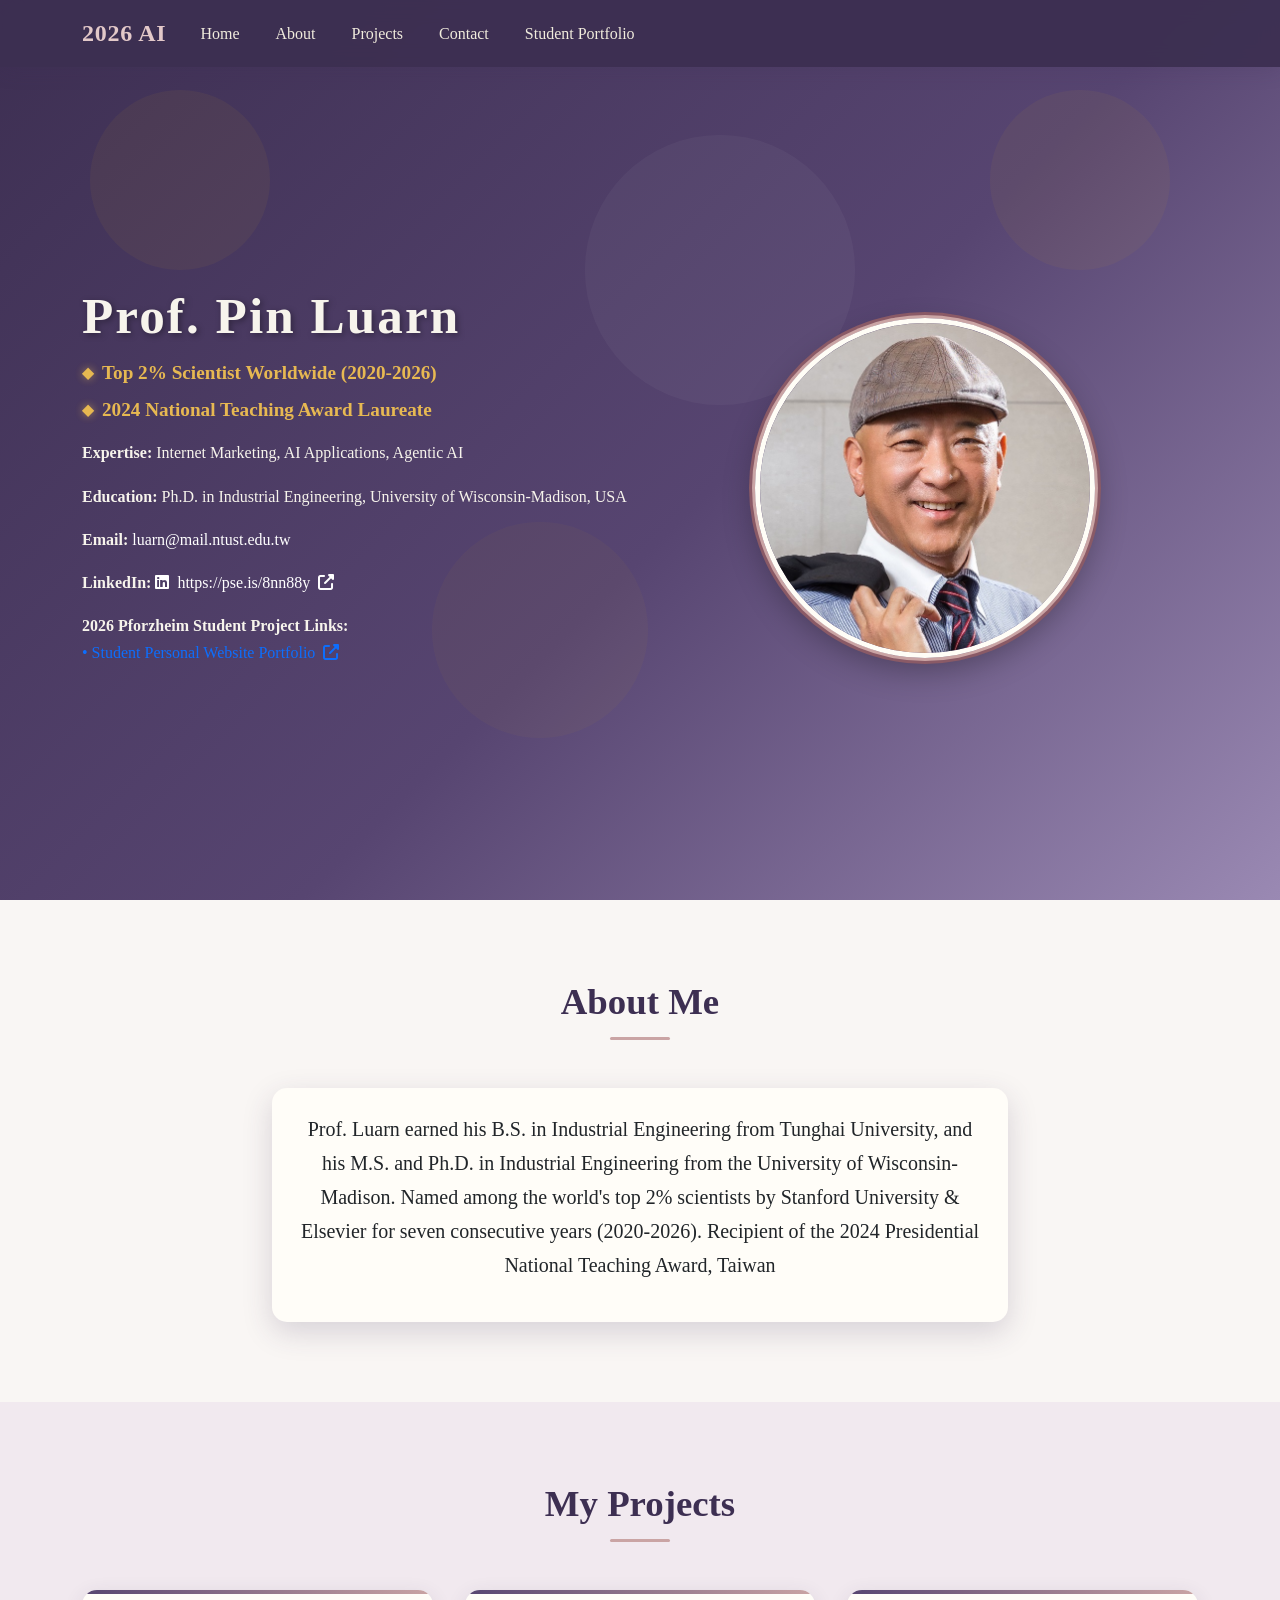
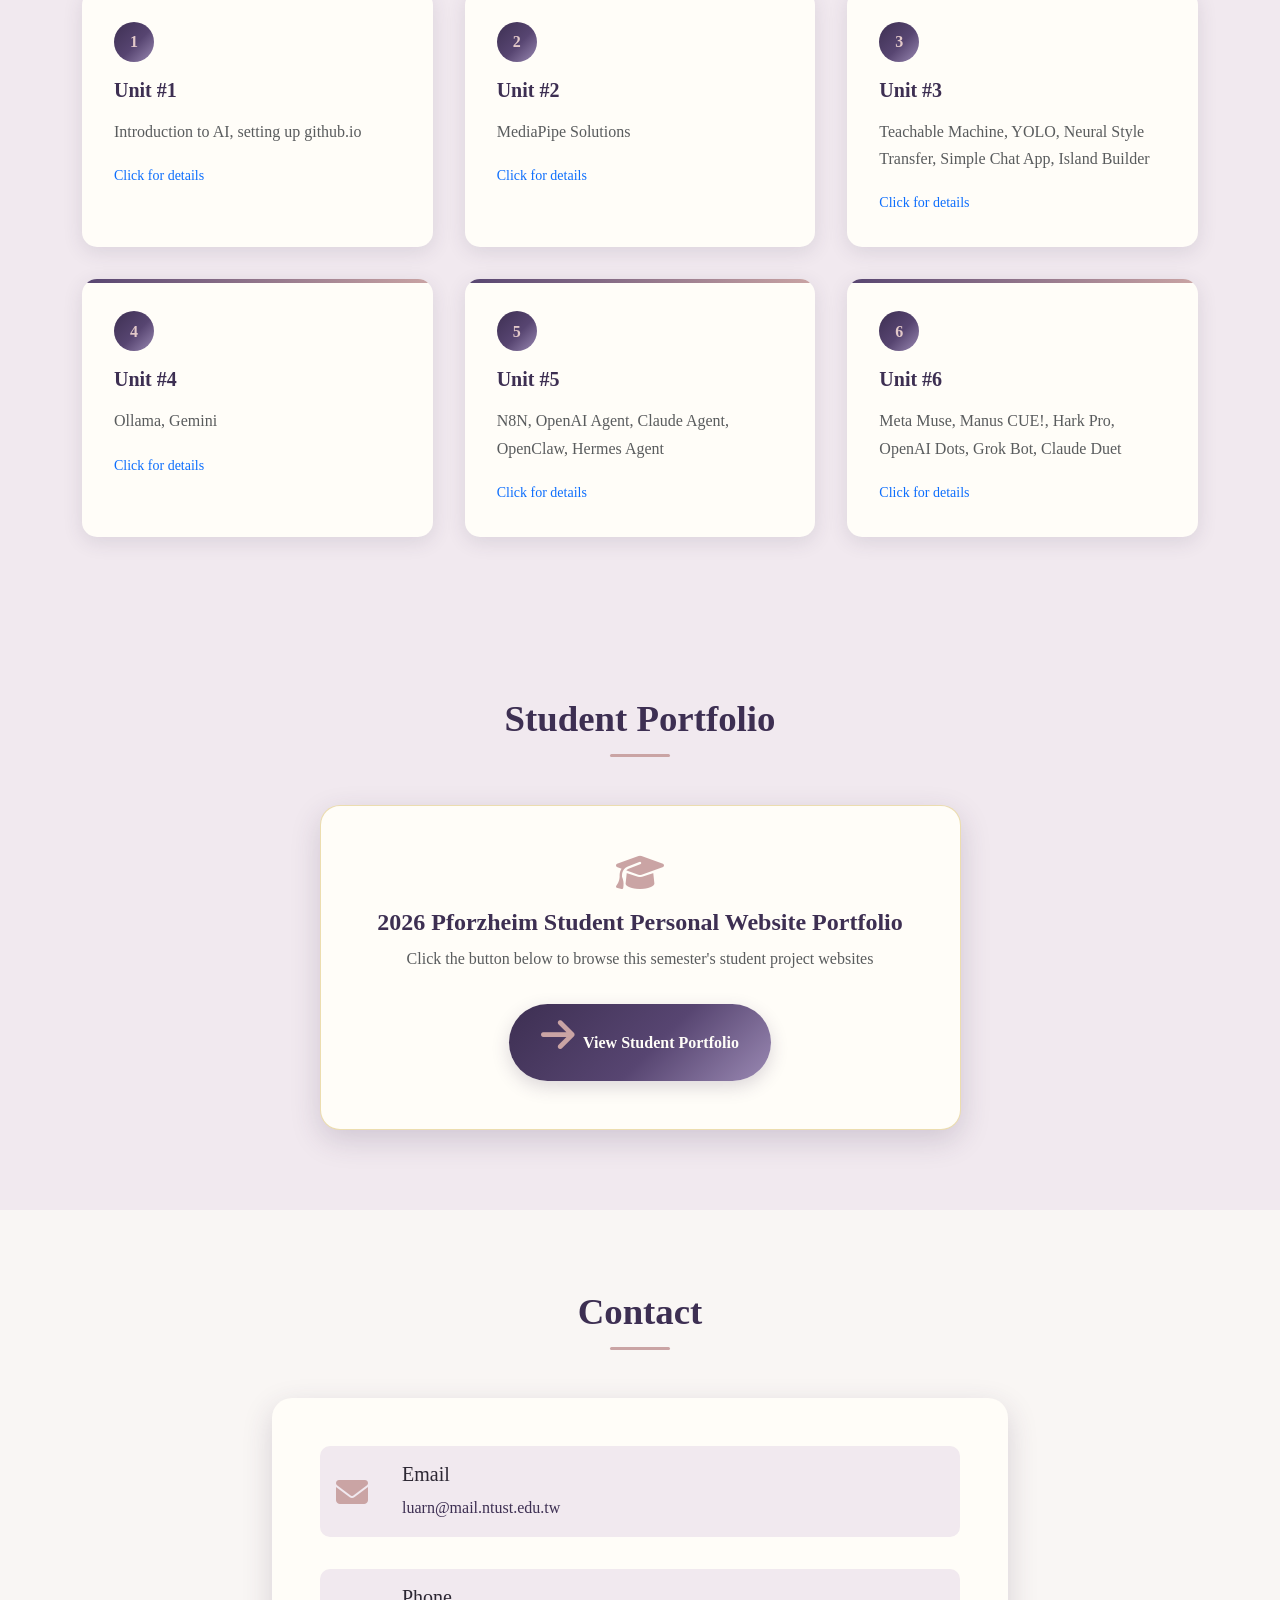
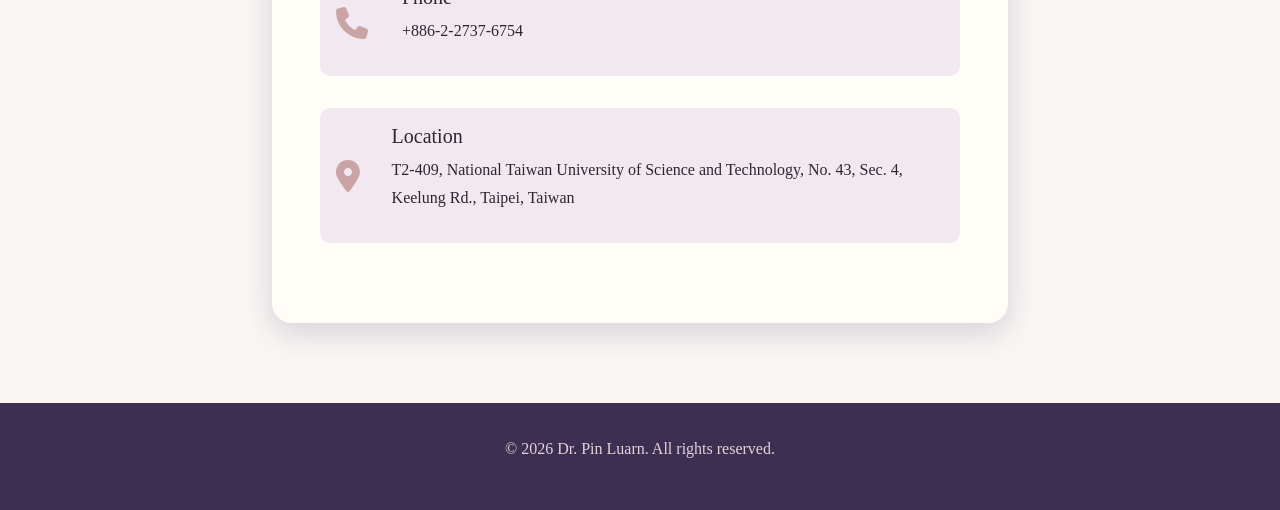
==== index.html @ 598106f9 "Initial commit" ====
<!DOCTYPE html>
<html lang="en">
<head>
    <meta charset="UTF-8">
    <meta name="viewport" content="width=device-width, initial-scale=1.0">
    <title>Prof. Pin Luarn | 2026 AI Personal Site</title>
    <link href="https://cdnjs.cloudflare.com/ajax/libs/bootstrap/5.3.0/css/bootstrap.min.css" rel="stylesheet">
    <link href="https://cdnjs.cloudflare.com/ajax/libs/font-awesome/6.4.0/css/all.min.css" rel="stylesheet">
    <link rel="stylesheet" href="style.css">
    <link rel="icon" type="image/x-icon" href="favicon.ico">
    <!-- chatbot temporarily disabled; uncomment to enable and confirm the filename is chatbot.js -->
    <!-- <script src="chatbot.js"></script> -->
</head>
<body>
    <!-- Navigation -->
    <nav class="navbar navbar-expand-lg fixed-top">
        <div class="container">
            <a class="navbar-brand" href="#home">2026 AI</a>

            <button class="navbar-toggler" type="button" data-bs-toggle="collapse" data-bs-target="#navbarNav">
                <span class="navbar-toggler-icon"></span>
            </button>

            <div class="collapse navbar-collapse" id="navbarNav">
                <ul class="navbar-nav me-auto">
                    <li class="nav-item">
                        <a class="nav-link" href="#home">Home</a>
                    </li>
                    <li class="nav-item">
                        <a class="nav-link" href="#about">About</a>
                    </li>
                    <li class="nav-item">
                        <a class="nav-link" href="#projects">Projects</a>
                    </li>
                    <li class="nav-item">
                        <a class="nav-link" href="#contact">Contact</a>
                    </li>
                    <li class="nav-item">
                        <a class="nav-link" href="https://drluarn.github.io/student.html" target="_blank" rel="noopener">Student Portfolio</a>
                    </li>
                </ul>
            </div>
        </div>
    </nav>

    <!-- Hero Section -->
    <section id="home" class="hero">
        <div class="container">
            <div class="row align-items-center">
                <div class="col-lg-6 hero-content fade-in">
                    <h1 id="name"></h1>
                    <div class="titles-container">
                        <p class="subtitle title-line" id="title1"></p>
                        <p class="subtitle title-line" id="title2"></p>
                    </div>
                    <div class="mb-3">
                        <strong>Expertise:</strong>
                        <span id="expertise"></span>
                    </div>
                    <div class="mb-3">
                        <strong>Education:</strong>
                        <span id="education"></span>
                    </div>
                    <div class="mb-3">
                        <strong>Email:</strong>
                        <a href="" class="text-white" id="email"></a>
                    </div>
                    <div class="mb-3">
                        <strong>LinkedIn:</strong>
                        <a href="" target="_blank" class="text-white" id="linkedin">
                            <i class="fab fa-linkedin me-1"></i>
                            <span id="linkedin-text"></span>
                            <i class="fas fa-external-link-alt ms-1"></i>
                        </a>
                    </div>
                    <div class="mb-4 student-links">
                        <strong>2026 Pforzheim Student Project Links:</strong>
                        <div class="student-link-item">
                            <a href="https://drluarn.github.io/student.html" target="_blank" rel="noopener">
                                <span>• Student Personal Website Portfolio</span>
                                <i class="fas fa-external-link-alt ms-1"></i>
                            </a>
                        </div>
                    </div>
                </div>
                <div class="col-lg-6 text-center fade-in">
                    <img src="mypic.jpg" alt="profile photo" class="profile-img">
                </div>
            </div>
        </div>
    </section>

    <!-- About Section -->
    <section id="about" class="section">
        <div class="container">
            <h2 class="section-title">About Me</h2>
            <div class="row justify-content-center">
                <div class="col-lg-8">
                    <div class="card fade-in">
                        <div class="card-body p-4">
                            <p class="lead text-center" id="about-text">
                            </p>
                        </div>
                    </div>
                </div>
            </div>
        </div>
    </section>

    <!-- Projects Section -->
    <section id="projects" class="section bg-light">
        <div class="container">
            <h2 class="section-title">My Projects</h2>

            <!-- Projects are rendered dynamically by JS -->
            <div class="project-grid fade-in" id="projects-grid"></div>
        </div>
    </section>

    <!-- Student Portfolio Section -->
    <section id="portfolio" class="section bg-light">
        <div class="container">
            <h2 class="section-title">Student Portfolio</h2>
            <div class="row justify-content-center">
                <div class="col-lg-7">
                    <div class="portfolio-cta fade-in">
                        <i class="fas fa-graduation-cap"></i>
                        <h4 style="color: var(--navy-deep); font-weight: 700;">2026 Pforzheim Student Personal Website Portfolio</h4>
                        <p class="text-muted mt-2">Click the button below to browse this semester's student project websites</p>
                        <a href="https://drluarn.github.io/student.html" class="btn-elegant" target="_blank" rel="noopener">
                            <i class="fas fa-arrow-right"></i> <span>View Student Portfolio</span>
                        </a>
                    </div>
                </div>
            </div>
        </div>
    </section>

    <!-- Contact Section -->
    <section id="contact" class="section">
        <div class="container">
            <h2 class="section-title">Contact</h2>
            <div class="row justify-content-center">
                <div class="col-lg-8">
                    <div class="contact-info fade-in">
                        <div class="contact-item">
                            <i class="fas fa-envelope"></i>
                            <div>
                                <h5>Email</h5>
                                <a id="contact-email1" href=""></a>
                            </div>
                        </div>
                        <div class="contact-item">
                            <i class="fas fa-phone"></i>
                            <div>
                                <h5>Phone</h5>
                                <p id="contact-phone"></p>
                            </div>
                        </div>
                        <div class="contact-item">
                            <i class="fas fa-map-marker-alt"></i>
                            <div>
                                <h5>Location</h5>
                                <p id="contact-location"></p>
                            </div>
                        </div>
                    </div>
                </div>
            </div>
        </div>
    </section>

    <!-- Footer -->
    <footer class="footer">
        <div class="container">
            <p>&copy; 2026 Dr. Pin Luarn. All rights reserved.</p>
        </div>
    </footer>

    <!-- Bootstrap JS -->
    <script src="https://cdnjs.cloudflare.com/ajax/libs/bootstrap/5.3.0/js/bootstrap.bundle.min.js"></script>

    <script>
        const totalUnits = 6;

        // Fallback project descriptions (used if projects.txt cannot be fetched, e.g. opened via file://)
        const defaultProjects = [
            {id: 1, description: 'Introduction to AI, setting up github.io'},
            {id: 2, description: 'MediaPipe Solutions'},
            {id: 3, description: 'Teachable Machine, YOLO, Neural Style Transfer, Simple Chat App, Island Builder'},
            {id: 4, description: 'Ollama, Gemini'},
            {id: 5, description: 'N8N, OpenAI Agent, Claude Agent, OpenClaw, Hermes Agent'},
            {id: 6, description: 'Meta Muse, Manus CUE!, Hark Pro, OpenAI Dots, Grok Bot, Claude Duet'}
        ];

        let projects = defaultProjects;

        // Always read projects.txt from the instructor's own site so every student
        // fork (even hosted on a different github.io domain) shows the same, current
        // unit list rather than whatever projects.txt happens to ship in their repo.
        const PROJECTS_TXT_URL = 'https://drluarn.github.io/projects.txt';

        async function loadProjectsTxt() {
            try {
                const res = await fetch(PROJECTS_TXT_URL, { cache: 'no-store' });
                if (!res.ok) throw new Error('projects.txt not found');
                const text = await res.text();
                const parsed = parseProfileTxt(text);
                const loaded = [];
                for (let i = 1; i <= totalUnits; i++) {
                    const description = parsed[`unit${i}`];
                    if (description) loaded.push({id: i, description});
                }
                // Only use the loaded list if every unit was found; otherwise keep defaults
                projects = (loaded.length === totalUnits) ? loaded : defaultProjects;
            } catch (err) {
                console.warn('Could not load projects.txt, using built-in defaults.', err);
                projects = defaultProjects;
            }
        }

        // Fallback profile (used if profile.txt cannot be fetched, e.g. opened via file://)
        const defaultProfile = {
            name: 'Prof. Pin Luarn',
            title1: 'Top 2% Scientist Worldwide (2020-2026)',
            title2: '2024 National Teaching Award Laureate',
            expertise: 'Internet Marketing, AI Applications, Agentic AI',
            education: 'Ph.D. in Industrial Engineering, University of Wisconsin-Madison, USA',
            email: 'luarn@mail.ntust.edu.tw',
            linkedin: 'https://pse.is/8nn88y',
            about1: 'Prof. Luarn earned his B.S. in Industrial Engineering from Tunghai University,',
            about2: 'and his M.S. and Ph.D. in Industrial Engineering from the University of Wisconsin-Madison.',
            about3: "Named among the world's top 2% scientists by Stanford University & Elsevier for seven consecutive years (2020-2026).",
            about4: 'Recipient of the 2024 Presidential National Teaching Award, Taiwan',
            phone: '+886-2-2737-6754',
            location: 'T2-409, National Taiwan University of Science and Technology, No. 43, Sec. 4, Keelung Rd., Taipei, Taiwan'
        };

        let profileData = defaultProfile;

        // Parse a simple "key=value" text file, ignoring blank lines and comments
        function parseProfileTxt(text) {
            const data = {};
            text.split(/\r?\n/).forEach(line => {
                const trimmed = line.trim();
                if (!trimmed || trimmed.startsWith('#')) return;
                const idx = trimmed.indexOf('=');
                if (idx === -1) return;
                const key = trimmed.slice(0, idx).trim();
                const value = trimmed.slice(idx + 1).trim();
                data[key] = value;
            });
            return data;
        }

        async function loadProfileTxt() {
            try {
                const res = await fetch('profile.txt', { cache: 'no-store' });
                if (!res.ok) throw new Error('profile.txt not found');
                const text = await res.text();
                const parsed = parseProfileTxt(text);
                // Merge over defaults so missing keys still fall back gracefully
                profileData = Object.assign({}, defaultProfile, parsed);
            } catch (err) {
                console.warn('Could not load profile.txt, using built-in defaults.', err);
                profileData = defaultProfile;
            }
        }

        // Initialize page
        document.addEventListener('DOMContentLoaded', async function() {
            await Promise.all([loadProfileTxt(), loadProjectsTxt()]);
            applyProfileData();
            renderProjects();
            initScrollAnimations();
            initSmoothScrolling();
        });

        // Fill in profile fields (name, titles, about text, contact info)
        function applyProfileData() {
            const p = profileData;
            document.getElementById('name').textContent = p.name;
            document.getElementById('title1').textContent = p.title1;
            document.getElementById('title2').textContent = p.title2;
            document.getElementById('expertise').textContent = p.expertise;
            document.getElementById('education').textContent = p.education;

            document.getElementById('email').textContent = p.email;
            document.getElementById('email').href = `mailto:${p.email}`;
            document.getElementById('linkedin').href = p.linkedin;
            document.getElementById('linkedin-text').textContent = p.linkedin;

            const aboutParts = [p.about1, p.about2, p.about3, p.about4]
                .filter(text => text && text.trim());
            document.getElementById('about-text').innerHTML = aboutParts.join(' ');

            document.getElementById('contact-email1').textContent = p.email;
            document.getElementById('contact-email1').href = `mailto:${p.email}`;
            document.getElementById('contact-phone').textContent = p.phone;
            document.getElementById('contact-location').textContent = p.location;
        }

        // Render the project grid
        function renderProjects() {
            const grid = document.getElementById('projects-grid');

            grid.innerHTML = projects.map(project => {
                return `
                    <div class="project-card" onclick="openProject(${project.id})">
                        <div class="project-number">${project.id}</div>
                        <h5>Unit #${project.id}</h5>
                        <p class="text-muted">${project.description}</p>
                        <small class="text-primary">Click for details</small>
                    </div>
                `;
            }).join('');
        }

        // Open project details
        function openProject(id) {
            window.open(`unit.html?unit=${id}`, '_blank');
        }

        // Scroll-triggered fade-in animations
        function initScrollAnimations() {
            const observerOptions = {
                threshold: 0.1,
                rootMargin: '0px 0px -50px 0px'
            };

            const observer = new IntersectionObserver((entries) => {
                entries.forEach(entry => {
                    if (entry.isIntersecting) {
                        entry.target.classList.add('visible');
                    }
                });
            }, observerOptions);

            document.querySelectorAll('.fade-in').forEach(el => {
                observer.observe(el);
            });
        }

        // Smooth scrolling for in-page navigation links
        function initSmoothScrolling() {
            document.querySelectorAll('a[href^="#"]').forEach(anchor => {
                anchor.addEventListener('click', function (e) {
                    e.preventDefault();
                    const target = document.querySelector(this.getAttribute('href'));
                    if (target) {
                        const headerOffset = 70;
                        const elementPosition = target.getBoundingClientRect().top;
                        const offsetPosition = elementPosition + window.pageYOffset - headerOffset;

                        window.scrollTo({
                            top: offsetPosition,
                            behavior: 'smooth'
                        });
                    }
                });
            });
        }

        // Navbar background on scroll
        window.addEventListener('scroll', function() {
            const navbar = document.querySelector('.navbar');
            if (window.scrollY > 50) {
                navbar.style.background = 'rgba(255,255,255,0.98)';
            } else {
                navbar.style.background = 'rgba(255,255,255,0.95)';
            }
        });
    </script>
</body>
</html>
---- style.css ----
/* ============================================================
   2026 AI Personal Site - shared styles
   Theme: elegant navy x rose gold (academic tone)
   ============================================================ */
:root {
    --navy-deep:   #3d2f52;   /* primary: deep purple */
    --navy-mid:    #574571;   /* gradient mid-point */
    --navy-soft:   #9a89b3;   /* gradient end / secondary (soft purple) */
    --gold:        #caa4a4;   /* accent rose gold */
    --gold-light:  #e3c9c9;   /* soft rose gold (hover, borders) */
    --cream:       #f9f6f4;   /* warm off-white background */
    --cream-deep:  #f1e9ef;   /* card base / light background */
    --ink:         #2c2733;   /* primary text */
    --ink-soft:    #6b5f73;   /* secondary text */

    --gradient-navy: linear-gradient(135deg, var(--navy-deep) 0%, var(--navy-mid) 55%, var(--navy-soft) 100%);
    --shadow-navy: rgba(61, 47, 82, 0.18);
}

* {
    margin: 0;
    padding: 0;
    box-sizing: border-box;
}

body {
    font-family: 'Noto Serif TC', 'PingFang TC', 'Microsoft JhengHei', 'Segoe UI', serif;
    line-height: 1.7;
    color: var(--ink);
    background: var(--cream);
}

a { text-decoration: none; }

/* ---------------- Navigation ---------------- */
.navbar {
    background: rgba(61, 47, 82, 0.96) !important;
    backdrop-filter: blur(10px);
    box-shadow: 0 2px 20px var(--shadow-navy);
    transition: all 0.3s ease;
}

.navbar-brand {
    font-weight: 700;
    font-size: 1.5rem;
    color: var(--gold-light) !important;
    letter-spacing: 0.03em;
}

.navbar-nav .nav-link {
    color: #f1ecdd !important;
    font-weight: 500;
    margin: 0 10px;
    transition: all 0.3s ease;
}

.navbar-nav .nav-link:hover {
    color: var(--gold) !important;
    transform: translateY(-2px);
}

/* ---------------- Hero ---------------- */
.hero {
    background: var(--gradient-navy);
    min-height: 100vh;
    display: flex;
    align-items: center;
    color: #f7f4ec;
    position: relative;
    overflow: hidden;
    padding-top: 76px;
}

.hero::before {
    content: '';
    position: absolute;
    inset: 0;
    background: url("data:image/svg+xml,%3Csvg xmlns='http://www.w3.org/2000/svg' viewBox='0 0 1000 1000'%3E%3Ccircle cx='200' cy='200' r='100' fill='rgba(201,162,39,0.07)'/%3E%3Ccircle cx='800' cy='300' r='150' fill='rgba(255,255,255,0.04)'/%3E%3Ccircle cx='600' cy='700' r='120' fill='rgba(201,162,39,0.05)'/%3E%3C/svg%3E");
    animation: float 14s ease-in-out infinite;
    will-change: transform;
    transform: translate3d(0,0,0);
    pointer-events: none;
}
@keyframes float {
    0%, 100% { transform: translate3d(0, 0, 0) scale(1); }
    50%      { transform: translate3d(24px, -60px, 0) scale(1.03); }
}

.hero-content { position: relative; z-index: 2; }

.hero h1 {
    font-size: 3.2rem;
    font-weight: 700;
    margin-bottom: 0.6rem;
    letter-spacing: 0.04em;
    text-shadow: 2px 2px 6px rgba(0,0,0,0.35);
}

.hero .subtitle {
    font-size: 1.2rem;
    margin-bottom: 1.6rem;
    opacity: 0.92;
}

.titles-container { margin-bottom: 0.8rem; }

.title-line {
    position: relative;
    padding-left: 0;
    font-weight: 600;
    color: #f5c451 !important;
    margin-bottom: 0.3rem !important;
    display: flex;
    align-items: center;
}
.title-line:before {
    content: "◆";
    color: #f5c451;
    font-size: 0.8em;
    margin-right: 0.5rem;
    text-shadow: 0 0 8px rgba(245,196,81,0.6);
}
.title-line:last-child { margin-bottom: 0 !important; }

/* ---------------- Profile Image ---------------- */
.profile-img {
    width: clamp(250px, 33vw, 340px);
    height: clamp(250px, 33vw, 340px);
    border-radius: 50%;
    aspect-ratio: 1 / 1;
    object-fit: cover;
    border: 5px solid #fffdf6;
    box-shadow:
        0 0 0 3px var(--gold),
        0 0 0 6px #8a5a66,
        0 12px 32px rgba(0,0,0,0.30);
    transition: transform 0.35s ease, box-shadow 0.35s ease;
}
.profile-img:hover {
    transform: scale(1.05);
    box-shadow:
        0 0 0 3px var(--gold-light),
        0 0 0 6px var(--gold),
        0 18px 40px rgba(0,0,0,0.35);
}
.hero .profile-img { border-radius: 50% !important; }

/* ---------------- Sections ---------------- */
.section { padding: 80px 0; }

.section-title {
    text-align: center;
    font-size: 2.3rem;
    margin-bottom: 3rem;
    color: var(--navy-deep);
    font-weight: 700;
    position: relative;
}
.section-title::after {
    content: '';
    display: block;
    width: 60px;
    height: 3px;
    background: var(--gold);
    margin: 0.8rem auto 0;
    border-radius: 2px;
}

.bg-light { background: var(--cream-deep) !important; }

/* ---------------- Cards ---------------- */
.card {
    border: none;
    border-radius: 15px;
    box-shadow: 0 10px 30px var(--shadow-navy);
    transition: transform 0.3s ease, box-shadow 0.3s ease;
    background: #fffdf8;
}
.card:hover {
    transform: translateY(-8px);
    box-shadow: 0 20px 40px rgba(61, 47, 82, 0.25);
}

/* ---------------- Filter Buttons ---------------- */
.filter-buttons { text-align: center; margin-bottom: 3rem; }

.filter-btn {
    background: #fffdf8;
    color: var(--navy-mid);
    border: 2px solid var(--navy-mid);
    padding: 10px 25px;
    margin: 5px;
    border-radius: 25px;
    font-weight: 500;
    transition: all 0.3s ease;
}
.filter-btn:hover,
.filter-btn.active {
    background: var(--navy-mid);
    color: #fffdf8;
    transform: translateY(-2px);
    box-shadow: 0 5px 15px var(--shadow-navy);
}

/* ---------------- Project Grid ---------------- */
.project-grid {
    display: grid;
    grid-template-columns: repeat(auto-fit, minmax(300px, 1fr));
    gap: 2rem;
    margin-top: 2rem;
}

.project-card {
    background: #fffdf8;
    padding: 2rem;
    border-radius: 15px;
    box-shadow: 0 5px 20px rgba(61, 47, 82, 0.12);
    transition: all 0.3s ease;
    cursor: pointer;
    position: relative;
    overflow: hidden;
}
.project-card::before {
    content: '';
    position: absolute;
    top: 0; left: 0;
    width: 100%; height: 4px;
    background: linear-gradient(90deg, var(--navy-mid), var(--gold));
}
.project-card:hover {
    transform: translateY(-10px);
    box-shadow: 0 15px 35px rgba(61, 47, 82, 0.22);
}

.project-number {
    background: var(--gradient-navy);
    color: var(--gold-light);
    width: 40px; height: 40px;
    border-radius: 50%;
    display: flex; align-items: center; justify-content: center;
    font-weight: 700;
    margin-bottom: 1rem;
}

.project-card h5 { color: var(--navy-deep); margin-bottom: 1rem; font-weight: 700; }

/* ---------------- Student Portfolio CTA ---------------- */
.portfolio-cta {
    background: #fffdf8;
    border: 1px solid rgba(201,162,39,0.35);
    border-radius: 20px;
    box-shadow: 0 10px 30px var(--shadow-navy);
    padding: 3rem 2rem;
    text-align: center;
}
.portfolio-cta i { color: var(--gold); font-size: 2.4rem; margin-bottom: 1rem; }
.btn-elegant {
    display: inline-flex;
    align-items: center;
    gap: 0.5rem;
    background: var(--gradient-navy);
    color: #fffdf8 !important;
    padding: 0.7rem 2rem;
    border-radius: 50px;
    font-weight: 600;
    margin-top: 1rem;
    transition: all 0.3s ease;
    box-shadow: 0 6px 18px var(--shadow-navy);
}
.btn-elegant:hover {
    transform: translateY(-3px);
    box-shadow: 0 10px 24px rgba(20,38,64,0.3);
    color: var(--gold-light) !important;
}

/* ---------------- Contact ---------------- */
.contact-info {
    background: #fffdf8;
    padding: 3rem;
    border-radius: 20px;
    box-shadow: 0 10px 30px var(--shadow-navy);
}
.contact-item {
    display: flex;
    align-items: center;
    margin-bottom: 2rem;
    padding: 1rem;
    background: var(--cream-deep);
    border-radius: 10px;
    transition: transform 0.3s ease;
}
.contact-item:hover { transform: translateX(10px); }
.contact-item i { font-size: 2rem; color: var(--gold); margin-right: 1rem; width: 50px; }
.contact-item a { color: var(--navy-deep) !important; text-decoration: none; }
.contact-item a:hover { color: var(--gold) !important; }

/* ---------------- Footer ---------------- */
.footer {
    background: var(--navy-deep);
    color: #e3d2da;
    text-align: center;
    padding: 2rem 0;
}

/* ---------------- Generic page header (unit / homework) ---------------- */
.project-header {
    background: var(--gradient-navy);
    color: #f7f4ec;
    padding: 120px 0 40px;
    position: relative;
    overflow: hidden;
}
.project-header::before {
    content: '';
    position: absolute;
    inset: 0;
    background: url("data:image/svg+xml,%3Csvg xmlns='http://www.w3.org/2000/svg' viewBox='0 0 1000 1000'%3E%3Ccircle cx='200' cy='200' r='80' fill='rgba(201,162,39,0.07)'/%3E%3Ccircle cx='800' cy='150' r='120' fill='rgba(255,255,255,0.04)'/%3E%3Ccircle cx='500' cy='400' r='100' fill='rgba(201,162,39,0.05)'/%3E%3C/svg%3E");
    animation: float 15s ease-in-out infinite;
    pointer-events: none;
}
.project-title {
    color: #fffdf8 !important;
    font-weight: 700;
    font-size: 2.4rem;
    position: relative;
    z-index: 2;
    text-shadow: 2px 4px 8px rgba(0,0,0,0.3);
}
.project-subtitle {
    color: rgba(247,244,236,0.88) !important;
    font-size: 1.1rem;
    margin-top: 0.5rem;
    position: relative;
    z-index: 2;
}
.back-btn {
    position: relative;
    z-index: 3;
    background: rgba(255, 253, 248, 0.95);
    color: var(--navy-deep) !important;
    padding: 0.5rem 1.5rem;
    border-radius: 50px;
    text-decoration: none;
    display: inline-flex;
    align-items: center;
    gap: 0.5rem;
    font-weight: 600;
    border: 1px solid rgba(201,162,39,0.3);
    box-shadow: 0 4px 15px rgba(0,0,0,0.2);
    transition: all 0.3s ease;
}
.back-btn:hover {
    background: #fffdf8;
    color: var(--gold) !important;
    transform: translateY(-2px);
}
.breadcrumb-item a { color: #fffdf8; }
.breadcrumb-item a:hover { color: var(--gold); }
.breadcrumb-item.active { color: var(--gold-light); }

/* ---------------- Animations ---------------- */
.fade-in { opacity: 0; transform: translateY(30px); transition: all 0.8s ease; }
.fade-in.visible { opacity: 1; transform: translateY(0); }

/* ---------------- Responsive ---------------- */
@media (max-width: 768px) {
    .hero h1 { font-size: 2.3rem; }
    .profile-img { width: 190px; height: 190px; }
    .project-grid { grid-template-columns: 1fr; }
    .section-title { font-size: 1.9rem; }
    .filter-btn { padding: 8px 20px; font-size: 0.9rem; }
    .project-card { padding: 1.5rem; }
    .contact-info { padding: 2rem; }
    .project-title { font-size: 2rem; }
}

@media (max-width: 576px) {
    .hero h1 { font-size: 1.9rem; }
    .hero .subtitle { font-size: 1.05rem; }
    .section { padding: 60px 0; }
    .profile-img { width: 160px; height: 160px; }
    .project-card { padding: 1.2rem; }
    .contact-info { padding: 1.5rem; }
    .contact-item { flex-direction: column; text-align: center; }
    .contact-item i { margin-right: 0; margin-bottom: 0.5rem; }
}
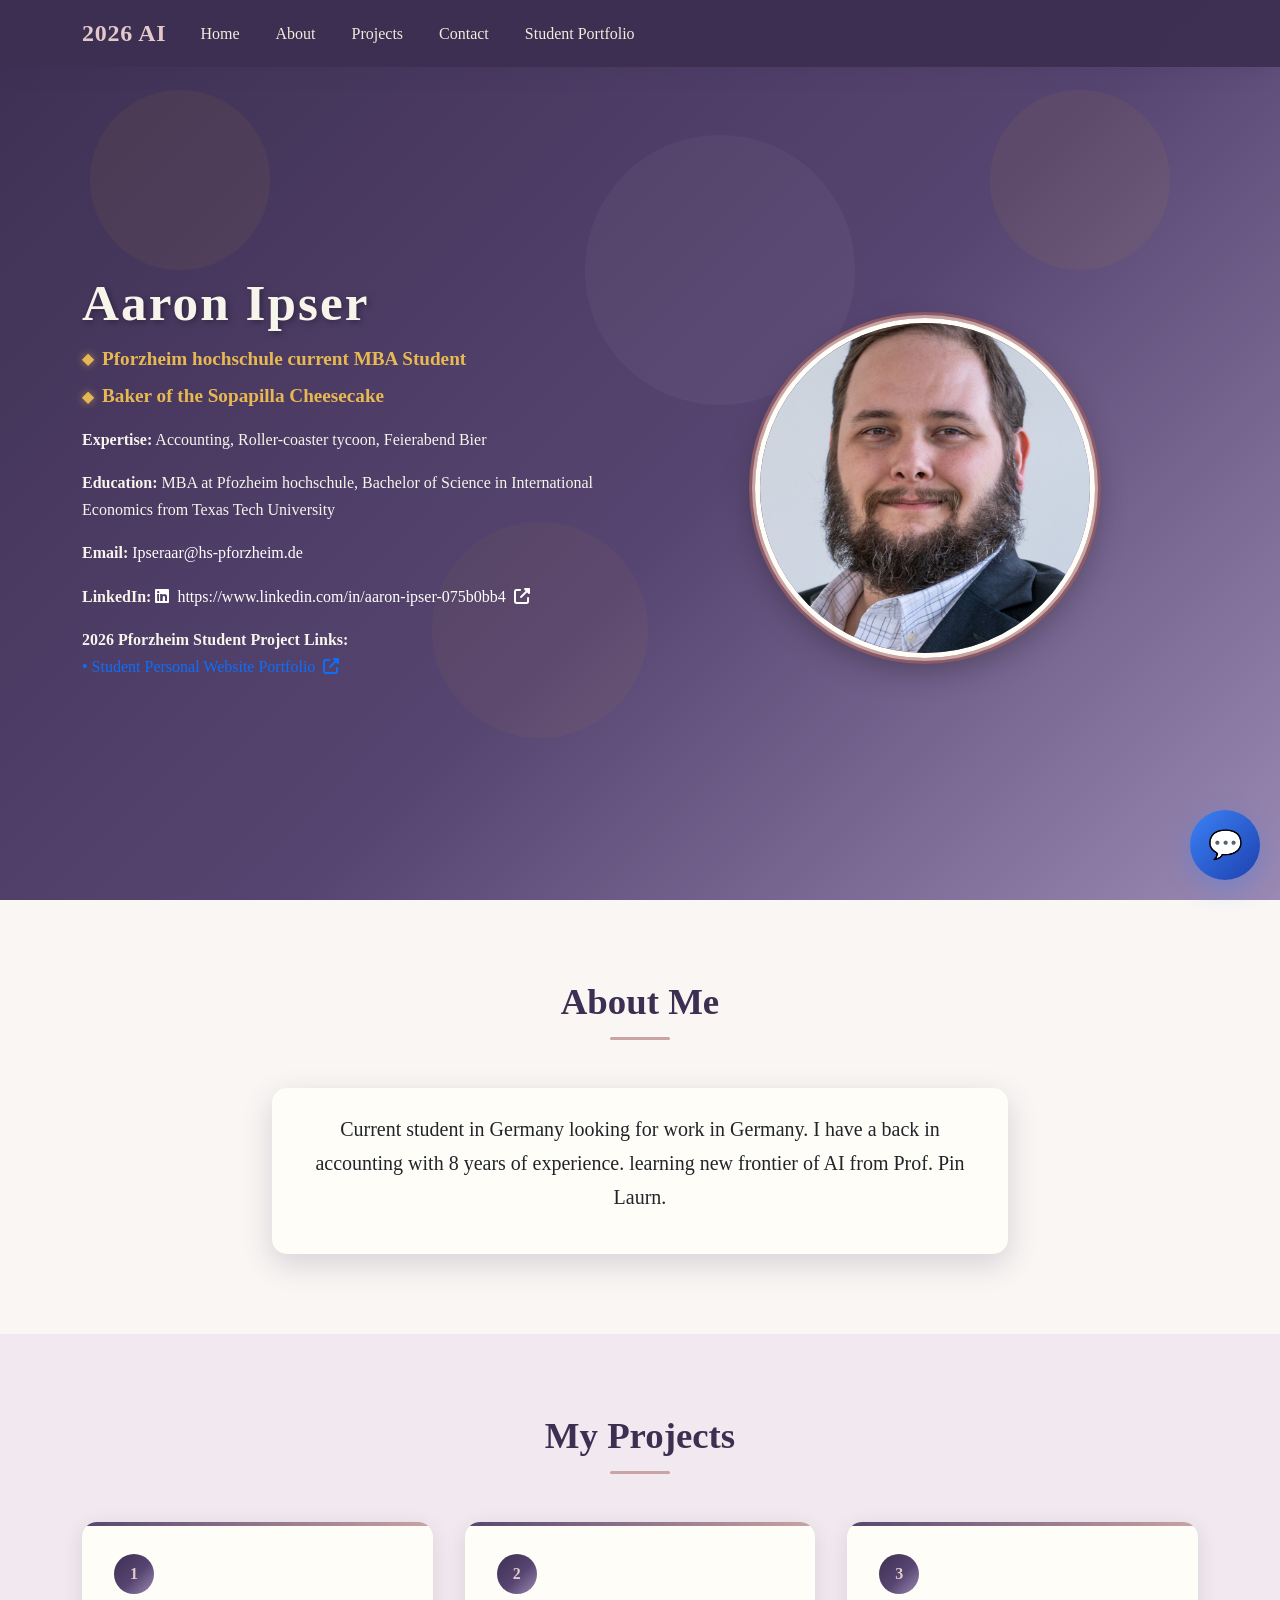
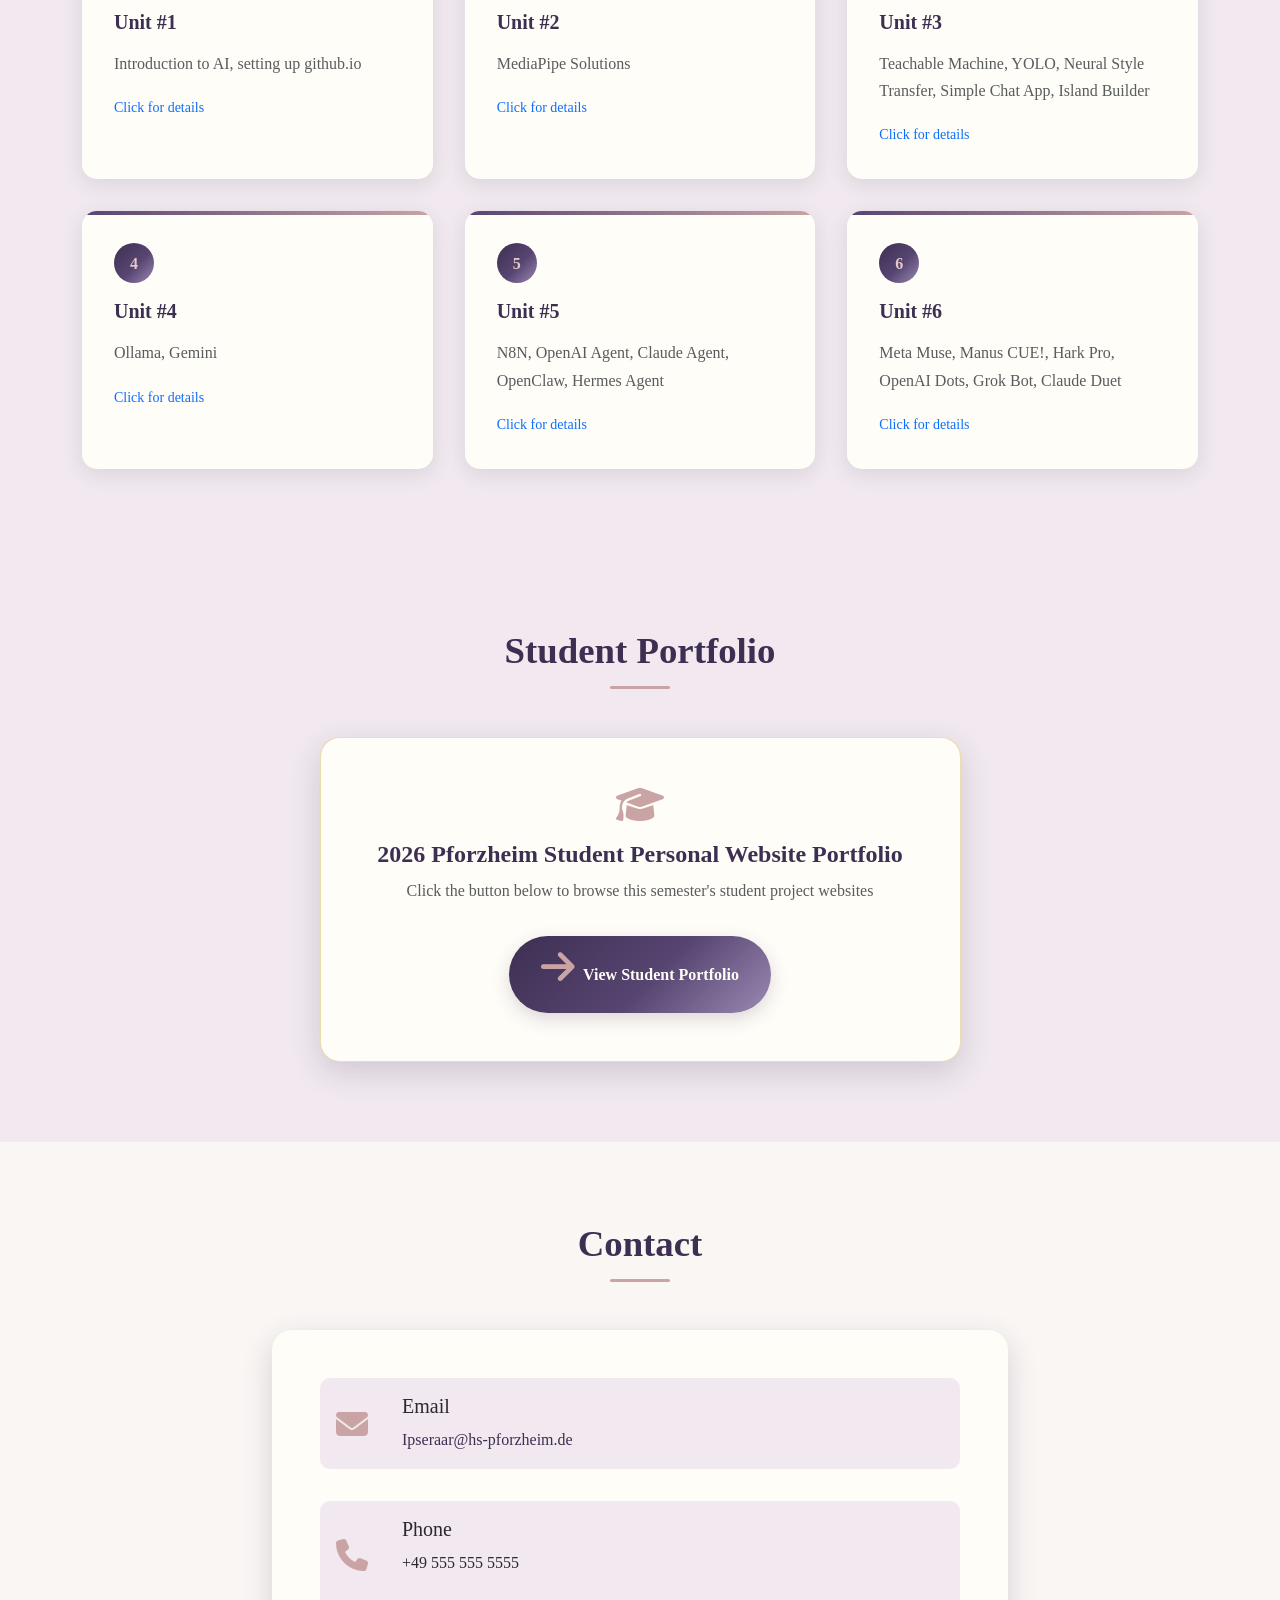
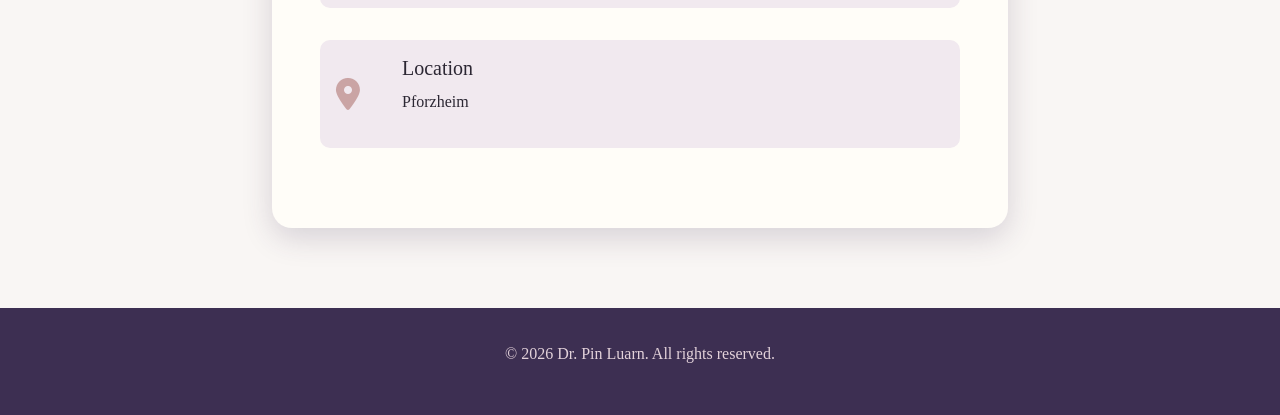
==== commit abb7d15c: "Enable chatbot.js script in index.html Uncommented the script tag for chatbot.js in index.html." ====
--- a/index.html
+++ b/index.html
@@ -9,7 +9,7 @@
     <link rel="stylesheet" href="style.css">
     <link rel="icon" type="image/x-icon" href="favicon.ico">
     <!-- chatbot temporarily disabled; uncomment to enable and confirm the filename is chatbot.js -->
-    <!-- <script src="chatbot.js"></script> -->
+     <script src="chatbot.js"></script> 
 </head>
 <body>
     <!-- Navigation -->
